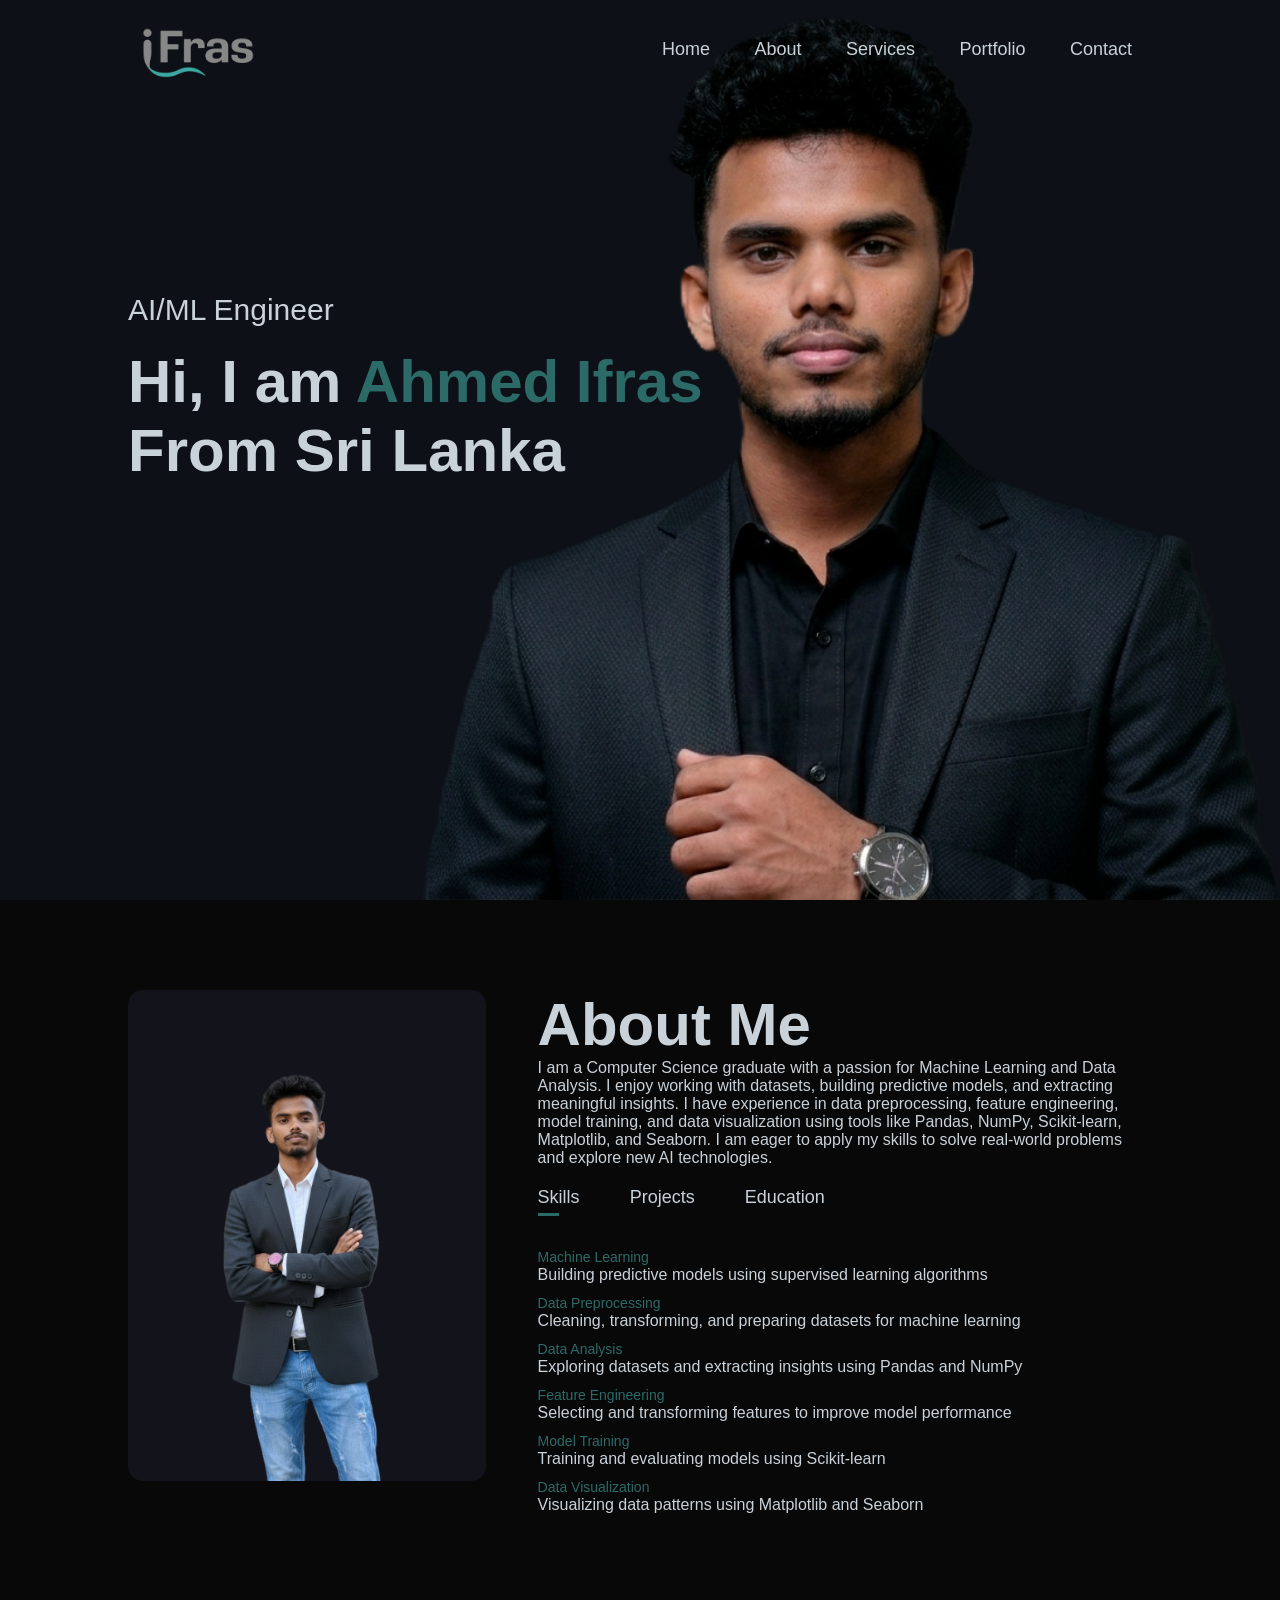
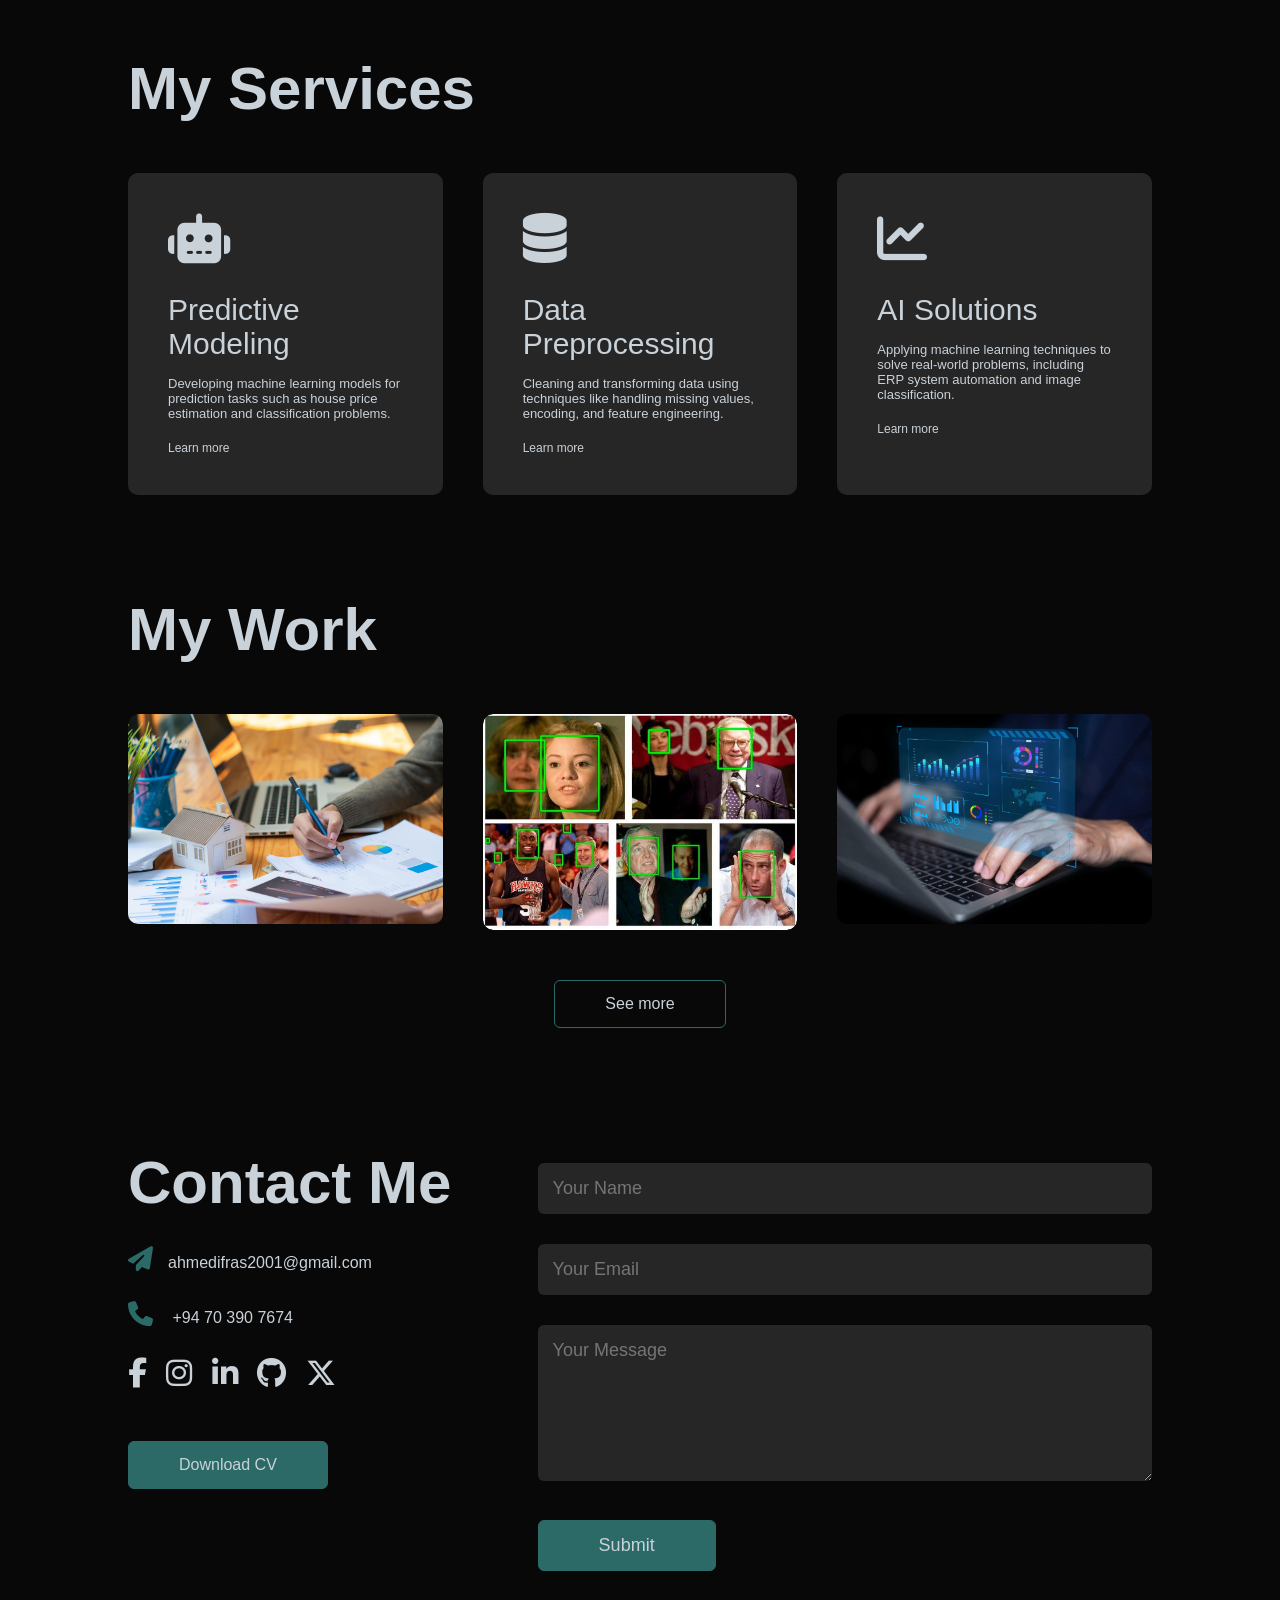
==== index.html @ d204bda4 "first commit" ====
<!DOCTYPE html>
<html lang="en">

<head>
    <meta charset="UTF-8">
    <meta name="viewport" content="width=device-width, initial-scale=1.0">
    <title>Portfolio website</title>
    <link rel="stylesheet" href="style.css">
    <link rel="stylesheet" href="https://cdnjs.cloudflare.com/ajax/libs/font-awesome/6.5.0/css/all.min.css">
</head>

<body>
    <div id="header">
        <div class="container">
            <nav>
                <img src="image/tplogo1.png" class="logo">
                <ul id="sidemenu">
                    <li><a href="#header">Home</a></li>
                    <li><a href="#about">About</a></li>
                    <li><a href="#services">Services</a></li>
                    <li><a href="#portfolio">Portfolio</a></li>
                    <li><a href="#contact">Contact</a></li>
                    <i class="fas fa-times" onclick="closemenu()"></i>
                </ul>
                <i class="fas fa-bars" onclick="openmenu()"></i>

            </nav>
            <div class="header-text">
                <p>AI/ML Engineer</p>
                <h1>Hi, I am <span>Ahmed Ifras</span><br> From Sri Lanka</h1>
            </div>
        </div>
    </div>
    <!-- --------about--------- -->
    <div id="about">
        <div class="container">
            <div class="row">
                <div class="about-col-1">
                    <img src="image/mypic6.png">
                </div>
                <div class="about-col-2">
                    <h1 class="sub-title">About Me</h1>
                    <p>I am a Computer Science graduate with a passion for Machine Learning and Data Analysis. I enjoy
                        working with datasets, building predictive models, and extracting meaningful insights. I have
                        experience in data preprocessing, feature engineering, model training, and data visualization
                        using tools like Pandas, NumPy, Scikit-learn, Matplotlib, and Seaborn. I am eager to apply my
                        skills to solve real-world problems and explore new AI technologies.
                    </p>
                    <div class="tab-titles">
                        <p class="tab-links active-link" onclick="opentab('skills')">Skills</p>
                        <p class="tab-links" onclick="opentab('projects')">Projects</p>
                        <p class="tab-links" onclick="opentab('education')">Education</p>
                    </div>
                    <div class="tab-contents active-tab" id="skills">
                        <ul>
                            <li><span>Machine Learning</span><br>Building predictive models using supervised learning
                                algorithms</li>
                            <li><span>Data Preprocessing</span><br>Cleaning, transforming, and preparing datasets for
                                machine learning</li>
                            <li><span>Data Analysis</span><br>Exploring datasets and extracting insights using Pandas
                                and NumPy</li>
                            <li><span>Feature Engineering</span><br>Selecting and transforming features to improve model
                                performance</li>
                            <li><span>Model Training</span><br>Training and evaluating models using Scikit-learn</li>
                            <li><span>Data Visualization</span><br>Visualizing data patterns using Matplotlib and
                                Seaborn</li>
                        </ul>
                    </div>
                    <div class="tab-contents" id="projects">
                        <ul>
                            <li>
                                <span>House Price Prediction</span><br>
                                Built a machine learning model to predict house prices using data preprocessing, feature
                                selection, and regression algorithms
                            </li>

                            <li>
                                <span>Celebrity Image Classification</span><br>
                                Developed an image classification model to identify celebrities using machine learning
                                techniques and image processing
                            </li>

                            <li>
                                <span>AI-driven ERP System (Group Project)</span><br>
                                Contributed to building an AI-based ERP system for automating business processes and
                                improving efficiency
                            </li>
                        </ul>
                    </div>
                    <div class="tab-contents" id="education">
                        <ul>
                            <li><span>2021 - 2025</span><br>Bachelor of Computer Science - PAF-IAST, Pakistan</li>
                            <li><span>Final Year Project</span><br>AI-driven ERP System</li>
                        </ul>
                    </div>
                </div>
            </div>
        </div>
    </div>
    <!--------services--------->
    <div id="services">
        <div class="container">
            <h1 class="sub-title">My Services</h1>
            <div class="services-list">
                <div>
                    <i class="fa-solid fa-robot"></i>
                    <h2>Predictive Modeling</h2>
                    <p>Developing machine learning models for prediction tasks such as house price estimation and
                        classification problems.</p>
                    <a href="#" onclick="openModal('predictive')">Learn more</a>
                </div>

                <div>
                    <i class="fa-solid fa-database"></i>
                    <h2>Data Preprocessing</h2>
                    <p>Cleaning and transforming data using techniques like handling missing values, encoding, and
                        feature engineering.</p>
                    <a href="#" onclick="openModal('preprocessing')">Learn more</a>
                </div>

                <div>
                    <i class="fa-solid fa-chart-line"></i>
                    <h2>AI Solutions</h2>
                    <p>Applying machine learning techniques to solve real-world problems, including ERP system
                        automation and image classification.</p>
                    <a href="#" onclick="openModal('ai')">Learn more</a>
                </div>
            </div>
        </div>
    </div>
    <div id="service-modal" class="modal">
        <div class="modal-content">
            <span class="close" onclick="closeModal()">&times;</span>
            <div id="modal-data"></div>
        </div>
    </div>
    <!------------------portfolio------------->
    <div id="portfolio">
        <div class="container">
            <h1 class="sub-title">My Work</h1>
            <div class="work-list">
                <div class="work">
                    <img src="image/mw1.jpg">
                    <div class="layer">
                        <h3>House Price Prediction</h3>
                        <p>Built a machine learning model to predict house prices using data preprocessing, feature
                            engineering, and regression techniques.</p>
                        <a href="https://github.com/IfrasInaan/House-price-prediction" target="_blank"><i
                                class="fa-solid fa-arrow-up-right-from-square"></i></a>
                    </div>
                </div>
                <div class="work">
                    <img src="image/mw2.jpg">
                    <div class="layer">
                        <h3>Celebrity Image Classification</h3>
                        <p>Developed an image classification system to identify celebrities using machine learning and
                            image processing techniques.</p>
                        <a href="#"><i class="fa-solid fa-arrow-up-right-from-square"></i></a>
                    </div>
                </div>
                <div class="work">
                    <img src="image/mw3.jpg">
                    <div class="layer">
                        <h3>AI-driven ERP System</h3>
                        <p>Contributed to building an AI-based ERP system to automate business processes and improve
                            operational efficiency.</p>
                        <a href="https://github.com/IfrasInaan/AI_Driven_BIS_ERP-new-feature-branch" target="_blank"><i
                                class="fa-solid fa-arrow-up-right-from-square"></i></a>
                    </div>
                </div>
            </div>
            <a href="#" class="btn">See more</a>
        </div>
    </div>
    <!--------------contact---------------->
    <div id="contact">
        <div class="container">
            <div class="row">
                <div class="contact-left">
                    <h1 class="sub-title">Contact Me</h1>
                    <p><i class="fa-solid fa-paper-plane"></i>ahmedifras2001@gmail.com</p>
                    <p><i class="fa-solid fa-phone"></i> +94 70 390 7674</p>
                    <div class="social-icons">
                        <a href="https://www.facebook.com/ahmed.ifras/" target="_blank">
                            <i class="fa-brands fa-facebook-f"></i>
                        </a>

                        <a href="https://www.instagram.com/itz.my.gym.life/" target="_blank">
                            <i class="fa-brands fa-instagram"></i>
                        </a>

                        <a href="https://www.linkedin.com/in/ahmed-ifras/" target="_blank">
                            <i class="fa-brands fa-linkedin-in"></i>
                        </a>

                        <a href="https://github.com/IfrasInaan/" target="_blank">
                            <i class="fa-brands fa-github"></i>
                        </a>

                        <a href="https://x.com/ahd_ifras_inn" target="_blank">
                            <i class="fa-brands fa-x-twitter"></i>
                        </a>
                    </div>
                    <a href="image/Ahmed_Ifras_CV.pdf" target="_blank" download="Ahmed_Ifras_CV.pdf" class="btn btn2">Download CV</a>
                    <!--<a href="image/Ahmed_Ifras_CV.pdf?raw=true" target="_blank" onclick="downloadCV(event)" class="btn btn2">Download CV</a>-->
                </div>
                <div class="contact-right">
                    <form name="submit-to-google-sheet">
                        <input type="text" name="Name" placeholder="Your Name" required>
                        <input type="email" name="Email" placeholder="Your Email" required>
                        <textarea name="Message" rows="6" placeholder="Your Message"></textarea>
                        <button type="submit" class="btn btn2">Submit</button>
                    </form>
                    <span id="msg"></span>
                </div>
            </div>
        </div>

    </div>
    <script>
        var tablinks = document.getElementsByClassName("tab-links");
        var tabcontents = document.getElementsByClassName("tab-contents");

        function opentab(tabname) {
            for (tablink of tablinks) {
                tablink.classList.remove("active-link");
            }
            for (tabcontent of tabcontents) {
                tabcontent.classList.remove("active-tab");
            }
            event.currentTarget.classList.add("active-link");
            document.getElementById(tabname).classList.add("active-tab");
        }
    </script>
    <script>

        var sidemeu = document.getElementById("sidemenu");

        function openmenu() {
            sidemeu.style.right = "0";
        }
        function closemenu() {
            sidemeu.style.right = "-200px";
        }

    </script>
    <script>
        const scriptURL = 'https://script.google.com/macros/s/AKfycbz2SDZTDC1nhuN5VM_QTVMwEUcrLPiJdePCj5py5x9V3ZhbVr8SY-vOQuN0EkHtD3Rk3A/exec'
        const form = document.forms['submit-to-google-sheet']
        const msg = document.getElementById("msg")
        form.addEventListener('submit', e => {
            e.preventDefault()
            fetch(scriptURL, { method: 'POST', body: new FormData(form) })
                .then(response => {
                    msg.innerHTML = "Message sent successfully"
                    setTimeout(function () {
                        msg.innerHTML = ""
                    }, 5000)
                    form.reset()
                })
                .catch(error => console.error('Error!', error.message))
        })
    </script>
    <!--<script>
function downloadCV(e) {
    e.preventDefault();
    
    const link = document.createElement('a');
    link.href = 'image/Ahmed_Ifras_CV.pdf';
    link.download = 'Ahmed_Ifras_CV.pdf';
    
    document.body.appendChild(link);
    link.click();
    document.body.removeChild(link);
}
</script>-->
    <script>
        function openModal(type) {
            const modal = document.getElementById("service-modal");
            const content = document.getElementById("modal-data");

            if (type === "predictive") {
                content.innerHTML = `
        <h2>Predictive Modeling</h2>
        <p>I develop robust machine learning models to solve real-world prediction and classification problems using structured and unstructured data.</p>
        
        <h3>Key Capabilities:</h3>
        <ul>
            <li>Regression and classification model development</li>
            <li>Model training, validation, and performance optimization</li>
            <li>Feature engineering to improve predictive accuracy</li>
            <li>Model evaluation using metrics such as accuracy, precision, and recall</li>
        </ul>

        <h3>Featured Project:</h3>
        <p><b>House Price Prediction System</b></p>
        <ul>
            <li>Developed predictive models using Linear Regression, Decision Trees, and KNN</li>
            <li>Improved model accuracy through data cleaning and feature engineering</li>
            <li>Built an interactive web interface for real-time predictions</li>
        </ul>

        <h3>Technologies Used:</h3>
        <p>Python, Scikit-learn, Pandas, NumPy, HTML, CSS, JavaScript</p>
        `;
            }

            if (type === "preprocessing") {
                content.innerHTML = `
        <h2>Data Preprocessing & Feature Engineering</h2>
        <p>I transform raw and unstructured data into clean, meaningful datasets that improve machine learning model performance.</p>
        
        <h3>Key Capabilities:</h3>
        <ul>
            <li>Handling missing values and outliers</li>
            <li>Encoding categorical variables</li>
            <li>Feature scaling and normalization</li>
            <li>Advanced feature extraction techniques</li>
        </ul>

        <h3>Featured Project:</h3>
        <p><b>Celebrity Image Classification</b></p>
        <ul>
            <li>Developed a full ML pipeline from raw image data to deployment</li>
            <li>Used OpenCV Haar Cascades for accurate face detection</li>
            <li>Applied Wavelet Transforms for multi-resolution feature extraction</li>
            <li>Benchmarked models (KNN, SVM, Logistic Regression) and selected SVM using GridSearchCV</li>
            <li>Analyzed performance using confusion matrices and classification reports</li>
        </ul>

        <h3>Technologies Used:</h3>
        <p>Python, OpenCV, Scikit-learn, NumPy, Pandas, PyWavelets</p>
        `;
            }

            if (type === "ai") {
                content.innerHTML = `
        <h2>AI Solutions & Intelligent Systems</h2>
        <p>I design and develop AI-driven systems that integrate machine learning with real-world business applications.</p>
        
        <h3>Key Capabilities:</h3>
        <ul>
            <li>AI-based automation for business processes</li>
            <li>Demand forecasting using machine learning</li>
            <li>Integration of ERP, SCM, and CRM systems</li>
            <li>Scalable system design and architecture</li>
        </ul>

        <h3>Featured Project:</h3>
        <p><b>AI-Driven ERP System (Final Year Group Project)</b></p>
        <ul>
            <li>Collaborated in a team to develop a Business Information System integrating ERP, SCM, and CRM modules</li>
            <li>Built modules for demand planning, inventory control, procurement, and employee management</li>
            <li>Implemented AI-based demand forecasting models for improved decision-making</li>
            <li>Designed scalable architecture for process automation and operational efficiency</li>
        </ul>

        <h3>Technologies Used:</h3>
        <p>ASP.NET MVC, SQL Server (SSMS), Python (ML integration)</p>

        <h3>Core Skills Applied:</h3>
        <p>Machine Learning, Data Analysis, System Design, Problem Solving</p>
        `;
            }

            modal.style.display = "block";
        }

        function closeModal() {
            document.getElementById("service-modal").style.display = "none";
        }
    </script>
</body>

</html>
---- style.css ----
* {
    margin: 0;
    padding: 0;
    box-sizing: border-box;
    font-family: 'poppins', sans-serif;
}
html{
    scroll-behavior: smooth;
}
body {
    background: #080808;
    color: #C9D1D9;
}

#header {
    width: 100%;
    height: 100vh;
    background-image: url(image/pc_background.png);
    background-color: #0D1117;
    background-size: cover;
    background-position: center;
}

.container {
    padding: 10px 10%;
}

nav {
    display: flex;
    align-items: center;
    justify-content: space-between;
    flex-wrap: wrap;
}

.logo {
    width: 140px;
}


nav ul li {
    display: inline-block;
    list-style: none;
    margin: 10px 20px;
}

nav ul li a {
    color: #C9D1D9;
    text-decoration: none;
    font-size: 18px;
    position: relative;
}

nav ul li a::after {
    content: '';
    width: 0;
    height: 3px;
    background: #2c6a68;
    position: absolute;
    left: 0;
    bottom: -6px;
    transition: 0.5s;
}

nav ul li a:hover::after {
    width: 100%;
}

.header-text {
    margin-top: 20%;
    font-size: 30px;
}

.header-text h1 {
    font-size: 60px;
    margin-top: 20px;
}

.header-text h1 span {
    color: #2c6a68;
}

/*-- --------about--------- */
#about {
    padding: 80px 0;
    color: #C9D1D9;
}

.row {
    display: flex;
    justify-content: space-between;
    flex-wrap: wrap;
}

.about-col-1 {
    flex-basis: 35%;
}

.about-col-1 img {
    width: 100%;
    border-radius: 15px;
}

.about-col-2 {
    flex-basis: 60%;
}

.sub-title {
    font-size: 60px;
    font-weight: 600;
    color: #C9D1D9;
}

.tab-titles {
    display: flex;
    margin: 20px 0 40px;
}

.tab-links {
    margin-right: 50px;
    font-size: 18px;
    font-weight: 500;
    cursor: pointer;
    position: relative;
}

.tab-links::after {
    content: '';
    width: 0;
    height: 3px;
    background: #2c6a68;
    position: absolute;
    left: 0;
    bottom: -8px;
    transition: 0.5s;
}

.tab-links.active-link::after {
    width: 50%;
}

.tab-contents ul li {
    list-style: none;
    margin: 10px 0;
}

.tab-contents ul li span {
    color: #2c6a68;
    font-size: 14px;
}

.tab-contents {
    display: none;
}

.tab-contents.active-tab {
    display: block;
}

/*--------------services----------------*/
#services {
    padding: 30px 0;
}

.services-list {
    display: grid;
    grid-template-columns: repeat(auto-fit, minmax(250px, 1fr));
    grid-gap: 40px;
    margin-top: 50px;
}

.services-list div {
    background: #262626;
    padding: 40px;
    font-size: 13px;
    font-weight: 300;
    border-radius: 10px;
    transition: background 0.5s, transform 0.5s;
}

.services-list div i {
    font-size: 50px;
    margin-bottom: 30px;
}

.services-list div h2 {
    font-size: 30px;
    font-weight: 500;
    margin-bottom: 15px;
}

.services-list div a {
    text-decoration: none;
    color: #C9D1D9;
    font-size: 12px;
    margin-top: 20px;
    display: inline-block;
}

.services-list div:hover {
    background: #2c6a68;
    transform: translateY(-10px);
}

/*-------------portfolio-----------*/
#portfolio {
    padding: 50px 0;
}

.work-list {
    display: grid;
    grid-template-columns: repeat(auto-fit, minmax(250px, 1fr));
    grid-gap: 40px;
    margin-top: 50px;
}

.work {
    border-radius: 10px;
    position: relative;
    overflow: hidden;
}

.work img {
    width: 100%;
    border-radius: 10px;
    display: block;
    transition: transform 0.5s;
}

.layer {
    width: 100%;
    height: 0%;
    background: linear-gradient(rgba(0, 0, 0, 0.6), #2c6a68);
    border-radius: 10px;
    position: absolute;
    left: 0;
    bottom: 0;
    overflow: hidden;
    display: flex;
    align-items: center;
    justify-content: center;
    flex-direction: column;
    padding: 0 40px;
    text-align: center;
    font-size: 14px;
    transition: height 0.5s;
}

.layer h3 {
    font-weight: 500;
    margin-bottom: 20px;
}

.layer a {
    margin-top: 20px;
    color: #2c6a68;
    text-decoration: none;
    font-size: 18px;
    line-height: 60px;
    background: #C9D1D9;
    width: 60px;
    height: 60px;
    border-radius: 50%;
    text-align: center;
}

.work:hover img {
    transform: scale(1.1);
}

.work:hover .layer {
    height: 100%;
}

.btn {
    display: block;
    margin: 50px auto;
    width: fit-content;
    border: 1px solid #2c6a68;
    padding: 14px 50px;
    border-radius: 6px;
    text-decoration: none;
    color: #C9D1D9;
    transition: background 0.5s;
}

.btn:hover {
    background: #2c6a68;
}

/*-------------contact---------------*/
.contact-left {
    flex-basis: 35%;
}

.contact-right {
    flex-basis: 60%;
}

.contact-left p {
    margin-top: 30px;
}

.contact-left p i {
    color: #2c6a68;
    margin-right: 15px;
    font-size: 25px;
}

.social-icons {
    margin-top: 30px;
}

.social-icons a {
    text-decoration: none;
    font-size: 30px;
    margin-right: 15px;
    color: #C9D1D9;
    display: inline-block;
    transition: transform 0.5s;
}

.social-icons a:hover {
    color: #2c6a68;
    transform: translateY(-5px);
}

.btn.btn2 {
    display: inline-block;
    background: #2c6a68;
}

.contact-right form {
    width: 100%;
}

form input, form textarea {
    width: 100%;
    border: 0;
    outline: none;
    background: #262626;
    padding: 15px;
    margin: 15px 0;
    color: #C9D1D9;
    font-size: 18px;
    border-radius: 6px;
}

form .btn2 {
    padding: 14px 60px;
    font-size: 18px;
    margin-top: 20px;
    cursor: pointer;
}

/*--------------------css for samll screens------------*/


nav .fas {
    display: none;
}

@media only screen and (max-width: 600px) {
    #header {
        background-image: url(image/phone_background.png);
        background-color: #1C1C1C;
    }

    .header-text {
        margin-top: 100%;
        font-size: 16px;
    }

    .header-text h1 {
        font-size: 30px;
    }

    nav .fas {
        display: block;
        font-size: 25px;
    }

    nav ul {
        background: #0c0c0c;
        position: fixed;
        top: 0;
        right: -200px;
        width: 200px;
        height: 100vh;
        padding-top: 50px;
        z-index: 2;
        transition: right 0.5s;
    }

    nav ul li {
        display: block;
        margin: 25px;
    }

    nav ul .fas {
        position: absolute;
        top: 25px;
        left: 25px;
        cursor: pointer;
    }

    .sub-title {
        font-size: 40px;
    }

    .about-col-1,
    .about-col-2 {
        flex-basis: 100%;
    }

    .about-col-1 {
        margin-bottom: 30px;
    }

    .about-col-2 {
        font-size: 14px;
    }

    .tab-links {
        font-size: 16px;
        margin-right: 20px;
    }
    .contact-left, .contact-right{
        flex-basis: 100%;
    }

}
#msg{
    color: #e0532c;
    margin-top: -40px;
    display: block;
}
/* MODAL DESIGN */
.modal {
    display: none;
    position: fixed;
    z-index: 1000;
    left: 0;
    top: 0;
    width: 100%;
    height: 100%;
    background: rgba(0,0,0,0.7);
}

.modal-content {
    background: #1C1C1C;
    margin: 10% auto;
    padding: 25px;
    width: 50%;
    border-radius: 10px;
    color: #C9D1D9;
}

.modal-content h2 {
    color: #2c6a68;
    margin-bottom: 15px;
}

.modal-content ul {
    margin-top: 10px;
    padding-left: 20px;
}

.modal-content ul li {
    margin: 8px 0;
}

.close {
    float: right;
    font-size: 25px;
    cursor: pointer;
}
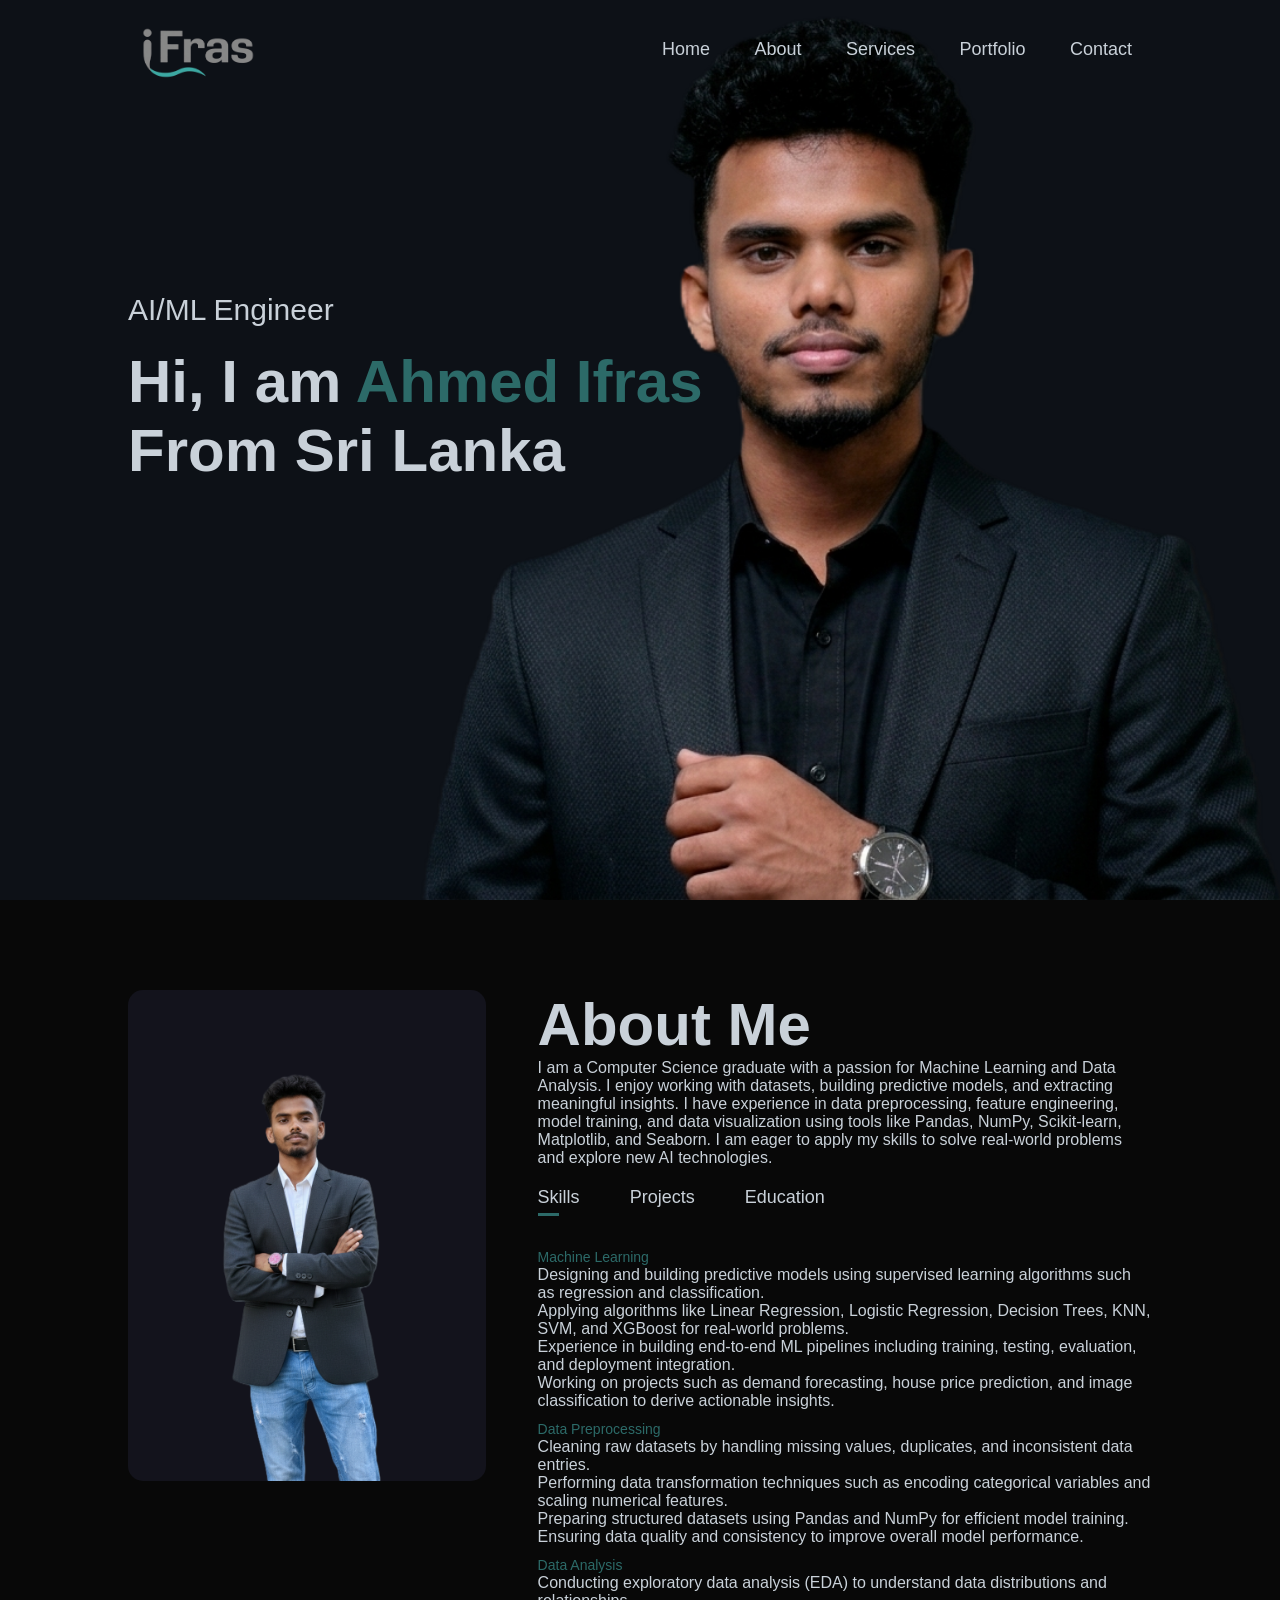
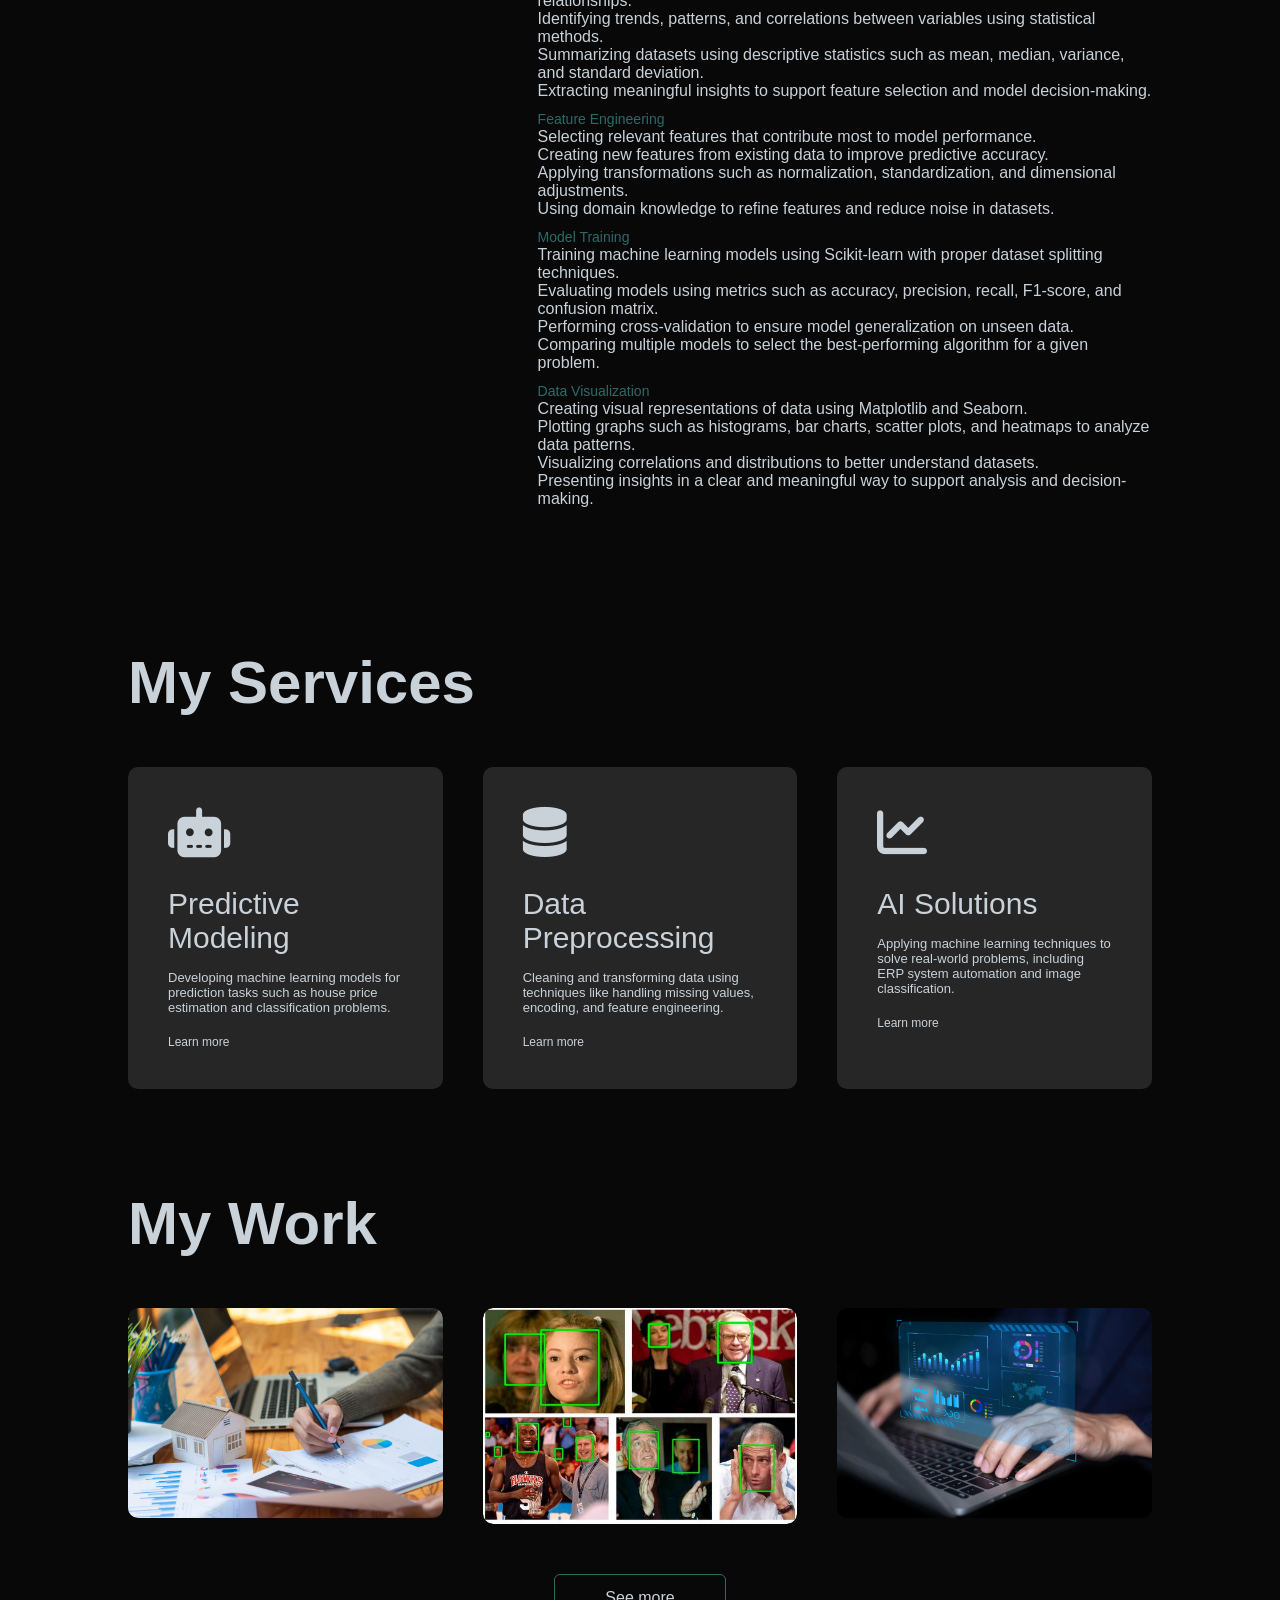
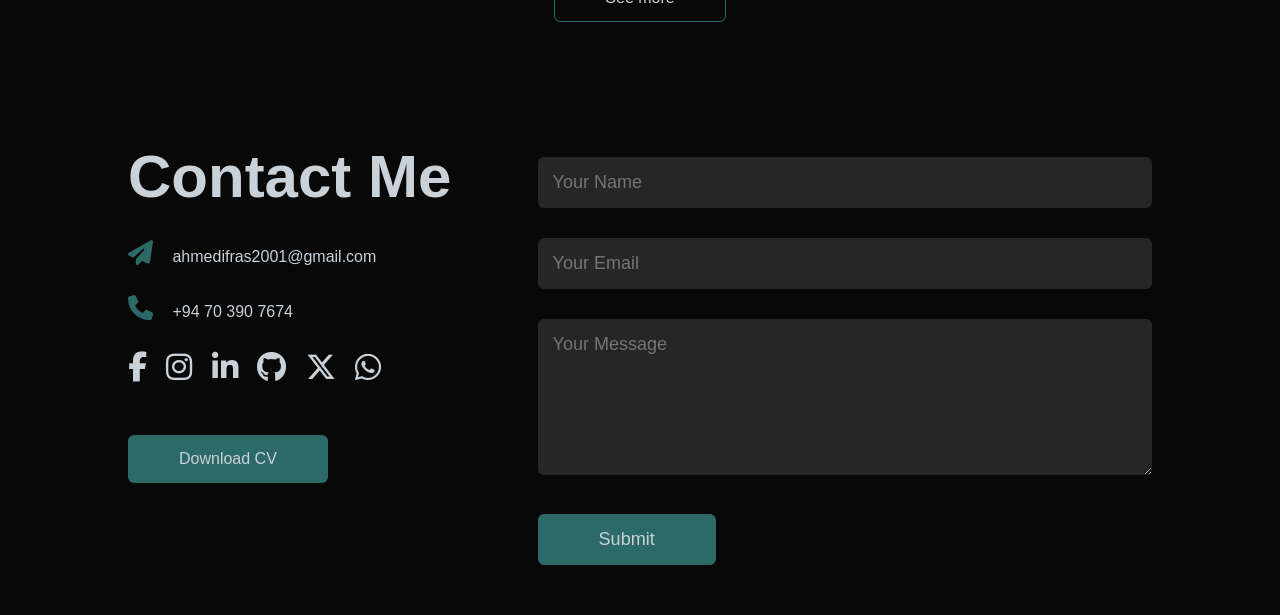
==== commit a0f864fc: "second commit" ====
--- a/index.html
+++ b/index.html
@@ -4,7 +4,9 @@
 <head>
     <meta charset="UTF-8">
     <meta name="viewport" content="width=device-width, initial-scale=1.0">
-    <title>Portfolio website</title>
+    <meta name="description" content="Ahmed Ifras Portfolio - AI/ML Engineer & Computer Science Graduate">
+    <title>Ahmed Ifras | Portfolio</title>
+    <link rel="icon" href="image/tplogo1.png">
     <link rel="stylesheet" href="style.css">
     <link rel="stylesheet" href="https://cdnjs.cloudflare.com/ajax/libs/font-awesome/6.5.0/css/all.min.css">
 </head>
@@ -25,6 +27,7 @@
                 <i class="fas fa-bars" onclick="openmenu()"></i>
 
             </nav>
+            <div id="menu-overlay" onclick="closemenu()"></div>
             <div class="header-text">
                 <p>AI/ML Engineer</p>
                 <h1>Hi, I am <span>Ahmed Ifras</span><br> From Sri Lanka</h1>
@@ -53,44 +56,130 @@
                     </div>
                     <div class="tab-contents active-tab" id="skills">
                         <ul>
-                            <li><span>Machine Learning</span><br>Building predictive models using supervised learning
-                                algorithms</li>
-                            <li><span>Data Preprocessing</span><br>Cleaning, transforming, and preparing datasets for
-                                machine learning</li>
-                            <li><span>Data Analysis</span><br>Exploring datasets and extracting insights using Pandas
-                                and NumPy</li>
-                            <li><span>Feature Engineering</span><br>Selecting and transforming features to improve model
-                                performance</li>
-                            <li><span>Model Training</span><br>Training and evaluating models using Scikit-learn</li>
-                            <li><span>Data Visualization</span><br>Visualizing data patterns using Matplotlib and
-                                Seaborn</li>
+                            <li>
+                                <span>Machine Learning</span><br>
+                                Designing and building predictive models using supervised learning algorithms such as
+                                regression and classification.<br>
+                                Applying algorithms like Linear Regression, Logistic Regression, Decision Trees, KNN,
+                                SVM, and XGBoost for real-world problems.<br>
+                                Experience in building end-to-end ML pipelines including training, testing, evaluation,
+                                and deployment integration.<br>
+                                Working on projects such as demand forecasting, house price prediction, and image
+                                classification to derive actionable insights.
+                            </li>
+
+                            <li>
+                                <span>Data Preprocessing</span><br>
+                                Cleaning raw datasets by handling missing values, duplicates, and inconsistent data
+                                entries.<br>
+                                Performing data transformation techniques such as encoding categorical variables and
+                                scaling numerical features.<br>
+                                Preparing structured datasets using Pandas and NumPy for efficient model training.<br>
+                                Ensuring data quality and consistency to improve overall model performance.
+                            </li>
+
+                            <li>
+                                <span>Data Analysis</span><br>
+                                Conducting exploratory data analysis (EDA) to understand data distributions and
+                                relationships.<br>
+                                Identifying trends, patterns, and correlations between variables using statistical
+                                methods.<br>
+                                Summarizing datasets using descriptive statistics such as mean, median, variance, and
+                                standard deviation.<br>
+                                Extracting meaningful insights to support feature selection and model decision-making.
+                            </li>
+
+                            <li>
+                                <span>Feature Engineering</span><br>
+                                Selecting relevant features that contribute most to model performance.<br>
+                                Creating new features from existing data to improve predictive accuracy.<br>
+                                Applying transformations such as normalization, standardization, and dimensional
+                                adjustments.<br>
+                                Using domain knowledge to refine features and reduce noise in datasets.
+                            </li>
+
+                            <li>
+                                <span>Model Training</span><br>
+                                Training machine learning models using Scikit-learn with proper dataset splitting
+                                techniques.<br>
+                                Evaluating models using metrics such as accuracy, precision, recall, F1-score, and
+                                confusion matrix.<br>
+                                Performing cross-validation to ensure model generalization on unseen data.<br>
+                                Comparing multiple models to select the best-performing algorithm for a given problem.
+                            </li>
+
+                            <li>
+                                <span>Data Visualization</span><br>
+                                Creating visual representations of data using Matplotlib and Seaborn.<br>
+                                Plotting graphs such as histograms, bar charts, scatter plots, and heatmaps to analyze
+                                data patterns.<br>
+                                Visualizing correlations and distributions to better understand datasets.<br>
+                                Presenting insights in a clear and meaningful way to support analysis and
+                                decision-making.
+                            </li>
                         </ul>
                     </div>
                     <div class="tab-contents" id="projects">
                         <ul>
                             <li>
                                 <span>House Price Prediction</span><br>
-                                Built a machine learning model to predict house prices using data preprocessing, feature
-                                selection, and regression algorithms
+                                Developed a regression-based machine learning model to predict house prices using
+                                structured datasets.<br>
+                                Performed data preprocessing including handling missing values, encoding categorical
+                                variables, and feature scaling.<br>
+                                Applied multiple regression algorithms such as Linear Regression, Decision Trees, and
+                                KNN to compare performance.<br>
+                                Used GridSearchCV for hyperparameter tuning to optimize model parameters and improve
+                                prediction accuracy.<br>
+                                Improved model performance through feature engineering and careful selection of relevant
+                                features.<br>
+                                Evaluated model using regression metrics and validated results to ensure
+                                generalization.<br>
+                                Built a simple interactive web interface using HTML, CSS, and JavaScript to allow users
+                                to input data and get real-time predictions.
                             </li>
 
                             <li>
                                 <span>Celebrity Image Classification</span><br>
-                                Developed an image classification model to identify celebrities using machine learning
-                                techniques and image processing
+                                Developed an image classification pipeline to identify celebrities from facial
+                                images.<br>
+                                Used OpenCV Haar Cascades for face detection and extraction of facial regions from
+                                images.<br>
+                                Applied Wavelet Transforms for feature extraction to capture multi-resolution image
+                                features.<br>
+                                Trained multiple machine learning models including KNN, SVM, and Logistic
+                                Regression.<br>
+                                Used GridSearchCV for hyperparameter tuning to optimize model performance and select the
+                                best parameters.<br>
+                                Evaluated models using classification metrics such as precision, recall, F1-score, and
+                                confusion matrix.<br>
+                                Selected SVM as the best-performing model based on evaluation results and achieved
+                                accuracy.
                             </li>
 
                             <li>
                                 <span>AI-driven ERP System (Group Project)</span><br>
-                                Contributed to building an AI-based ERP system for automating business processes and
-                                improving efficiency
+                                Contributed to the development of an AI-driven Enterprise Resource Planning (ERP) system
+                                for business process automation.<br>
+                                Designed and implemented demand forecasting models using Machine Learning techniques
+                                such as XGBoost and Scikit-learn.<br>
+                                Analyzed historical business data using Pandas to generate predictive insights for
+                                decision-making.<br>
+                                Developed core modules including inventory management, procurement, employee management,
+                                and sales tracking.<br>
+                                Worked on full-stack integration using ASP.NET MVC (C#) for backend and HTML, CSS,
+                                JavaScript for frontend.<br>
+                                Used SQL Server for database design and management, ensuring efficient data storage and
+                                retrieval.<br>
+                                Integrated machine learning models with the system to provide automated predictions and
+                                improve operational efficiency.
                             </li>
                         </ul>
                     </div>
                     <div class="tab-contents" id="education">
                         <ul>
                             <li><span>2021 - 2025</span><br>Bachelor of Computer Science - PAF-IAST, Pakistan</li>
-                            <li><span>Final Year Project</span><br>AI-driven ERP System</li>
+                            <li><span>Final Year Project</span><br>AI-driven ERP System (Machine Learning-based demand forecasting and business process automation)</li>
                         </ul>
                     </div>
                 </div>
@@ -107,7 +196,7 @@
                     <h2>Predictive Modeling</h2>
                     <p>Developing machine learning models for prediction tasks such as house price estimation and
                         classification problems.</p>
-                    <a href="#" onclick="openModal('predictive')">Learn more</a>
+                    <a href="javascript:void(0)" onclick="openModal('predictive')">Learn more</a>
                 </div>
 
                 <div>
@@ -115,7 +204,7 @@
                     <h2>Data Preprocessing</h2>
                     <p>Cleaning and transforming data using techniques like handling missing values, encoding, and
                         feature engineering.</p>
-                    <a href="#" onclick="openModal('preprocessing')">Learn more</a>
+                    <a href="javascript:void(0)" onclick="openModal('preprocessing')">Learn more</a>
                 </div>
 
                 <div>
@@ -123,7 +212,7 @@
                     <h2>AI Solutions</h2>
                     <p>Applying machine learning techniques to solve real-world problems, including ERP system
                         automation and image classification.</p>
-                    <a href="#" onclick="openModal('ai')">Learn more</a>
+                    <a href="javascript:void(0)" onclick="openModal('ai')">Learn more</a>
                 </div>
             </div>
         </div>
@@ -155,7 +244,7 @@
                         <h3>Celebrity Image Classification</h3>
                         <p>Developed an image classification system to identify celebrities using machine learning and
                             image processing techniques.</p>
-                        <a href="#"><i class="fa-solid fa-arrow-up-right-from-square"></i></a>
+                        <a href="javascript:void(0)"><i class="fa-solid fa-arrow-up-right-from-square"></i></a>
                     </div>
                 </div>
                 <div class="work">
@@ -169,7 +258,7 @@
                     </div>
                 </div>
             </div>
-            <a href="#" class="btn">See more</a>
+            <a href="projects.html" class="btn">See more</a>
         </div>
     </div>
     <!--------------contact---------------->
@@ -178,8 +267,15 @@
             <div class="row">
                 <div class="contact-left">
                     <h1 class="sub-title">Contact Me</h1>
-                    <p><i class="fa-solid fa-paper-plane"></i>ahmedifras2001@gmail.com</p>
-                    <p><i class="fa-solid fa-phone"></i> +94 70 390 7674</p>
+                    <p>
+                        <i class="fa-solid fa-paper-plane"></i>
+                        <a
+                            href="mailto:ahmedifras2001@gmail.com?subject=Contact from Portfolio">ahmedifras2001@gmail.com</a>
+                    </p>
+                    <p>
+                        <i class="fa-solid fa-phone"></i>
+                        <a href="tel:+94703907674">+94 70 390 7674</a>
+                    </p>
                     <div class="social-icons">
                         <a href="https://www.facebook.com/ahmed.ifras/" target="_blank">
                             <i class="fa-brands fa-facebook-f"></i>
@@ -200,8 +296,14 @@
                         <a href="https://x.com/ahd_ifras_inn" target="_blank">
                             <i class="fa-brands fa-x-twitter"></i>
                         </a>
-                    </div>
-                    <a href="image/Ahmed_Ifras_CV.pdf" target="_blank" download="Ahmed_Ifras_CV.pdf" class="btn btn2">Download CV</a>
+
+                        <a href="https://wa.me/94703907674?text=Hello Ahmed Ifras, I found your portfolio and want to contact you"
+                            target="_blank">
+                            <i class="fa-brands fa-whatsapp"></i>
+                        </a>
+                    </div>
+                    <a href="image/Ahmed_Ifras_CV.pdf" target="_blank" download="Ahmed_Ifras_CV.pdf"
+                        class="btn btn2">Download CV</a>
                     <!--<a href="image/Ahmed_Ifras_CV.pdf?raw=true" target="_blank" onclick="downloadCV(event)" class="btn btn2">Download CV</a>-->
                 </div>
                 <div class="contact-right">
@@ -232,9 +334,9 @@
             document.getElementById(tabname).classList.add("active-tab");
         }
     </script>
-    <script>
-
-        var sidemeu = document.getElementById("sidemenu");
+    <!-- <script>
+
+       var sidemeu = document.getElementById("sidemenu");
 
         function openmenu() {
             sidemeu.style.right = "0";
@@ -243,6 +345,51 @@
             sidemeu.style.right = "-200px";
         }
 
+    </script>-->
+    <!-- <script>
+        var sidemeu = document.getElementById("sidemenu");
+
+        function openmenu() {
+            sidemeu.style.right = "0";
+        }
+
+        function closemenu() {
+            sidemeu.style.right = "-200px";
+        }
+
+        // ✅ Close menu when clicking outside
+        document.addEventListener("click", function (event) {
+            const menu = document.getElementById("sidemenu");
+            const menuIcon = document.querySelector(".fa-bars");
+            const closeIcon = document.querySelector(".fa-times");
+
+            // Check if menu is open
+            if (menu.style.right === "0px") {
+
+                // If click is outside menu + not on icons
+                if (
+                    !menu.contains(event.target) &&
+                    !menuIcon.contains(event.target) &&
+                    !closeIcon.contains(event.target)
+                ) {
+                    closemenu();
+                }
+            }
+        });
+    </script>-->
+    <script>
+        var sidemeu = document.getElementById("sidemenu");
+        var overlay = document.getElementById("menu-overlay");
+
+        function openmenu() {
+            sidemeu.style.right = "0";
+            overlay.style.display = "block";
+        }
+
+        function closemenu() {
+            sidemeu.style.right = "-200px";
+            overlay.style.display = "none";
+        }
     </script>
     <script>
         const scriptURL = 'https://script.google.com/macros/s/AKfycbz2SDZTDC1nhuN5VM_QTVMwEUcrLPiJdePCj5py5x9V3ZhbVr8SY-vOQuN0EkHtD3Rk3A/exec'
@@ -364,10 +511,12 @@
             }
 
             modal.style.display = "block";
+            document.body.style.overflow = "hidden"; // ADD THIS
         }
 
         function closeModal() {
             document.getElementById("service-modal").style.display = "none";
+            document.body.style.overflow = "auto"; // ADD THIS
         }
     </script>
 </body>
--- a/style.css
+++ b/style.css
@@ -4,9 +4,11 @@
     box-sizing: border-box;
     font-family: 'poppins', sans-serif;
 }
-html{
+
+html {
     scroll-behavior: smooth;
 }
+
 body {
     background: #080808;
     color: #C9D1D9;
@@ -30,6 +32,10 @@
     align-items: center;
     justify-content: space-between;
     flex-wrap: wrap;
+}
+
+nav ul {
+    z-index: 2;
 }
 
 .logo {
@@ -306,6 +312,15 @@
     font-size: 25px;
 }
 
+.contact-left p a {
+    color: #C9D1D9;
+    text-decoration: none;
+}
+
+.contact-left p a:hover {
+    color: #2c6a68;
+}
+
 .social-icons {
     margin-top: 30px;
 }
@@ -327,13 +342,21 @@
 .btn.btn2 {
     display: inline-block;
     background: #2c6a68;
-}
+    transition: 0.3s ease;
+}
+.btn.btn2:hover {
+    background: #1d4240;
+    transform: translateY(-2px);
+    box-shadow: 0 4px 12px rgba(0,0,0,0.3);
+}
+
 
 .contact-right form {
     width: 100%;
 }
 
-form input, form textarea {
+form input,
+form textarea {
     width: 100%;
     border: 0;
     outline: none;
@@ -352,11 +375,110 @@
     cursor: pointer;
 }
 
+#msg {
+    color: #e0532c;
+    margin-top: -40px;
+    display: block;
+}
+
+/* MODAL DESIGN */
+.modal {
+    display: none;
+    position: fixed;
+    z-index: 1000;
+    left: 0;
+    top: 0;
+    width: 100%;
+    height: 100%;
+    background: rgba(0, 0, 0, 0.7);
+}
+
+.modal-content {
+    background: #1C1C1C;
+    margin: 10% auto;
+    padding: 25px;
+    width: 50%;
+    border-radius: 10px;
+    color: #C9D1D9;
+
+    max-height: 80vh;
+    /* ADD THIS */
+    overflow-y: auto;
+    /* ADD THIS */
+}
+
+.modal-content h2 {
+    color: #2c6a68;
+    margin-bottom: 15px;
+}
+
+.modal-content ul {
+    margin-top: 10px;
+    padding-left: 20px;
+}
+
+.modal-content ul li {
+    margin: 8px 0;
+}
+
+.close {
+    float: right;
+    font-size: 25px;
+    cursor: pointer;
+}
+
+/*----------------------*/
+#menu-overlay {
+    position: fixed;
+    top: 0;
+    left: 0;
+    width: 100%;
+    height: 100vh;
+    background: rgba(0, 0, 0, 0.5);
+    backdrop-filter: blur(3px);
+    z-index: 1;
+    display: none;
+}
+
+/*---------------------------*/
+
 /*--------------------css for samll screens------------*/
 
 
 nav .fas {
     display: none;
+}
+
+/* 
+.back-arrow {
+    display: none;
+}
+
+.back-home-btn {
+    display: inline-block;
+    margin-top: 20px;
+    padding: 10px 20px;
+    background: #ff4c60;
+    color: #fff;
+    text-decoration: none;
+    border-radius: 6px;
+}
+*/
+/*---------goback arrow------*/
+.back-arrow {
+    position: fixed;
+    top: 15px;
+    left: 15px;
+    color: #fff;
+    background: rgba(0, 0, 0, 0.6);
+    backdrop-filter: blur(5px);
+    border-radius: 50%;
+    z-index: 1000;
+    transition: 0.3s;
+}
+
+.back-arrow:hover {
+    background-color: #2c6a68;
 }
 
 @media only screen and (max-width: 600px) {
@@ -400,6 +522,7 @@
         position: absolute;
         top: 25px;
         left: 25px;
+        font-size: 10px;
         cursor: pointer;
     }
 
@@ -424,53 +547,87 @@
         font-size: 16px;
         margin-right: 20px;
     }
-    .contact-left, .contact-right{
+
+    .contact-left,
+    .contact-right {
         flex-basis: 100%;
     }
 
-}
-#msg{
-    color: #e0532c;
-    margin-top: -40px;
-    display: block;
-}
-/* MODAL DESIGN */
-.modal {
-    display: none;
-    position: fixed;
-    z-index: 1000;
-    left: 0;
-    top: 0;
-    width: 100%;
-    height: 100%;
-    background: rgba(0,0,0,0.7);
-}
-
-.modal-content {
-    background: #1C1C1C;
-    margin: 10% auto;
-    padding: 25px;
-    width: 50%;
-    border-radius: 10px;
-    color: #C9D1D9;
-}
-
-.modal-content h2 {
-    color: #2c6a68;
-    margin-bottom: 15px;
-}
-
-.modal-content ul {
-    margin-top: 10px;
-    padding-left: 20px;
-}
-
-.modal-content ul li {
-    margin: 8px 0;
-}
-
-.close {
-    float: right;
-    font-size: 25px;
-    cursor: pointer;
+    /*-------------*/
+    .modal-content {
+        width: 90%;
+        margin: 20% auto;
+        padding: 15px;
+        max-height: 80vh;
+        /* important */
+        overflow-y: auto;
+        /* enables scroll */
+    }
+
+    .modal-content h2 {
+        font-size: 20px;
+    }
+
+    .modal-content p,
+    .modal-content li {
+        font-size: 14px;
+    }
+
+    /*---------------------------*/
+    .work:hover .layer {
+        height: 0%;
+        /* disable hover effect on mobile */
+    }
+
+    .layer {
+        height: 100%;
+        /* always show content */
+        padding: 10px 20px;
+        /* reduce padding for small screen */
+        font-size: 13px;
+    }
+
+    .layer h3 {
+        font-size: 16px;
+        margin-bottom: 10px;
+    }
+
+    .layer p {
+        font-size: 12px;
+    }
+
+    .layer a {
+        width: 40px;
+        height: 40px;
+        font-size: 14px;
+        line-height: 40px;
+    }
+
+    /*----projects-----*/
+
+    .work-list {
+        grid-template-columns: 1fr;
+    }
+
+    /*---------go back------*/
+    .back-arrow {
+        
+            display: block;
+            font-size: 12px;
+            padding: 8px;
+        
+    }
+
+
+
+}
+
+@media only screen and (min-width: 601px) {
+    .back-arrow {
+        display: block;
+        font-size: 16px;
+        padding: 10px;
+    }
+
+
 }
